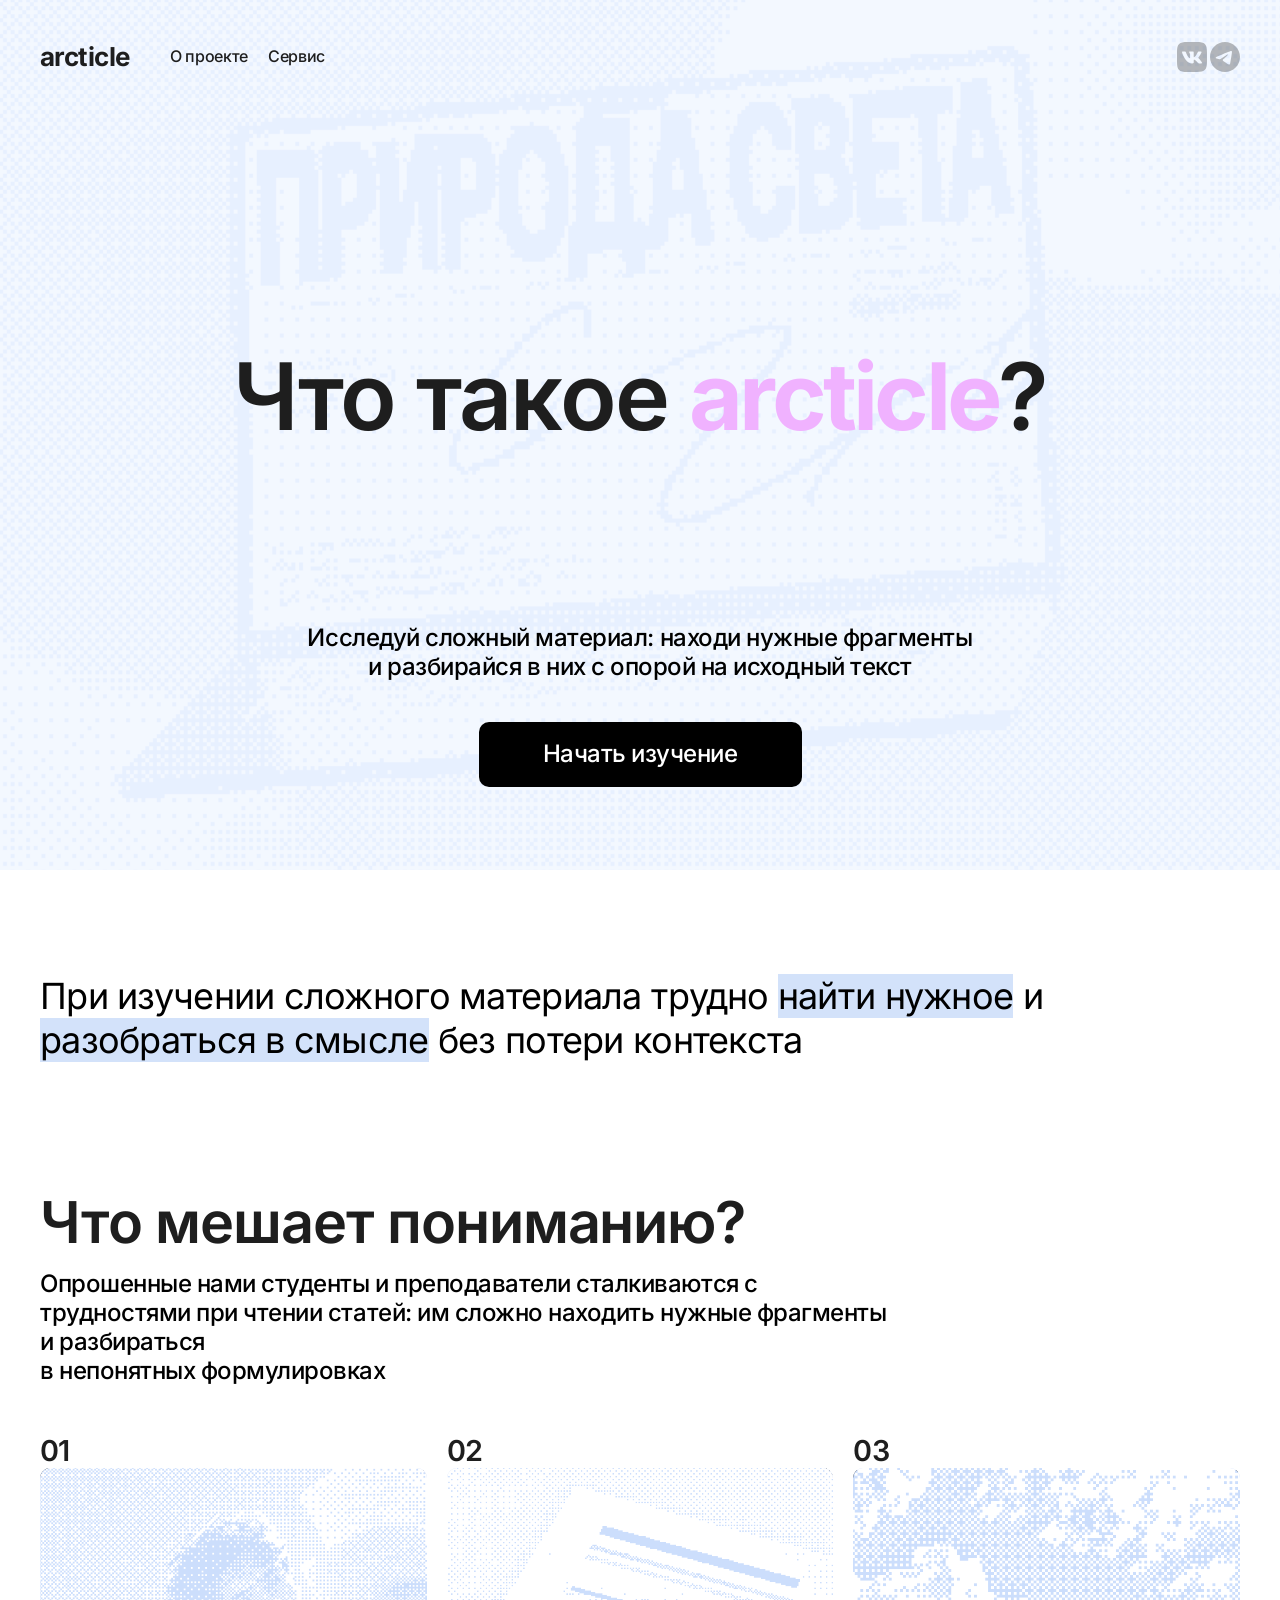
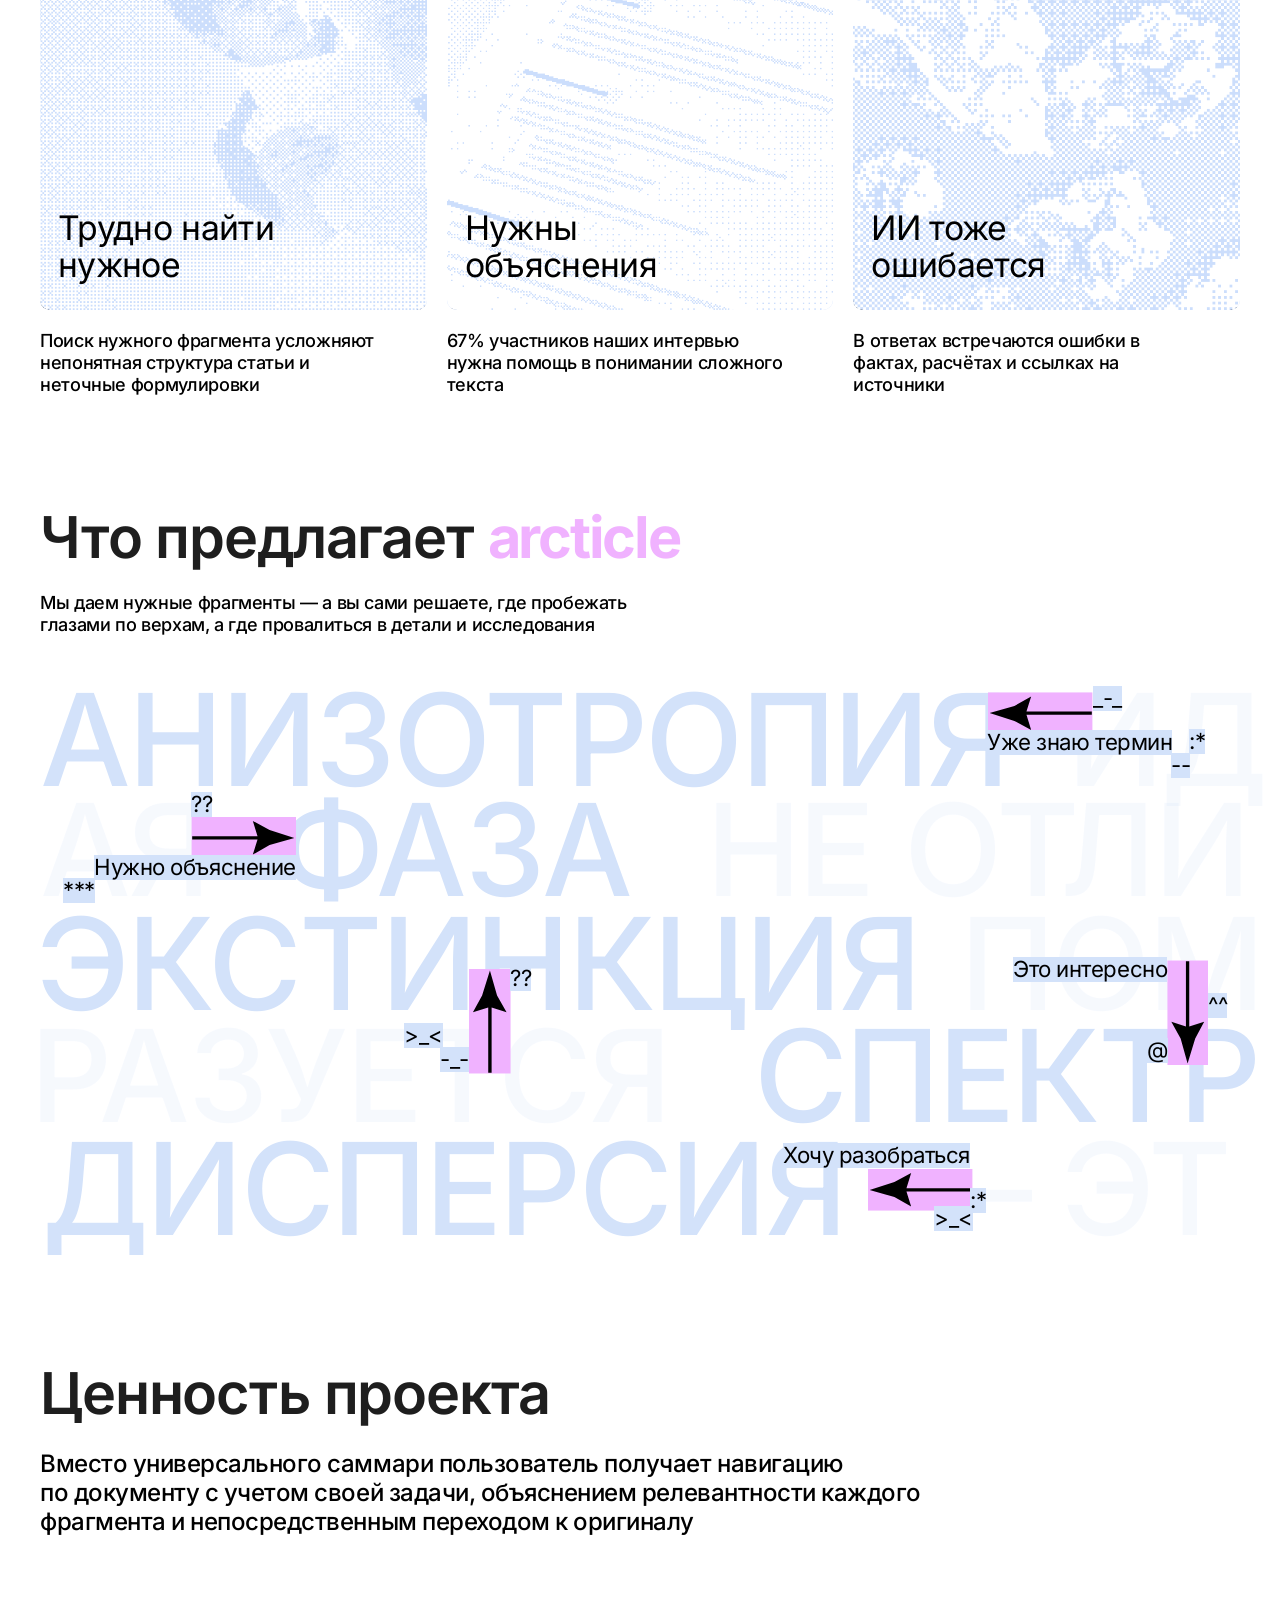
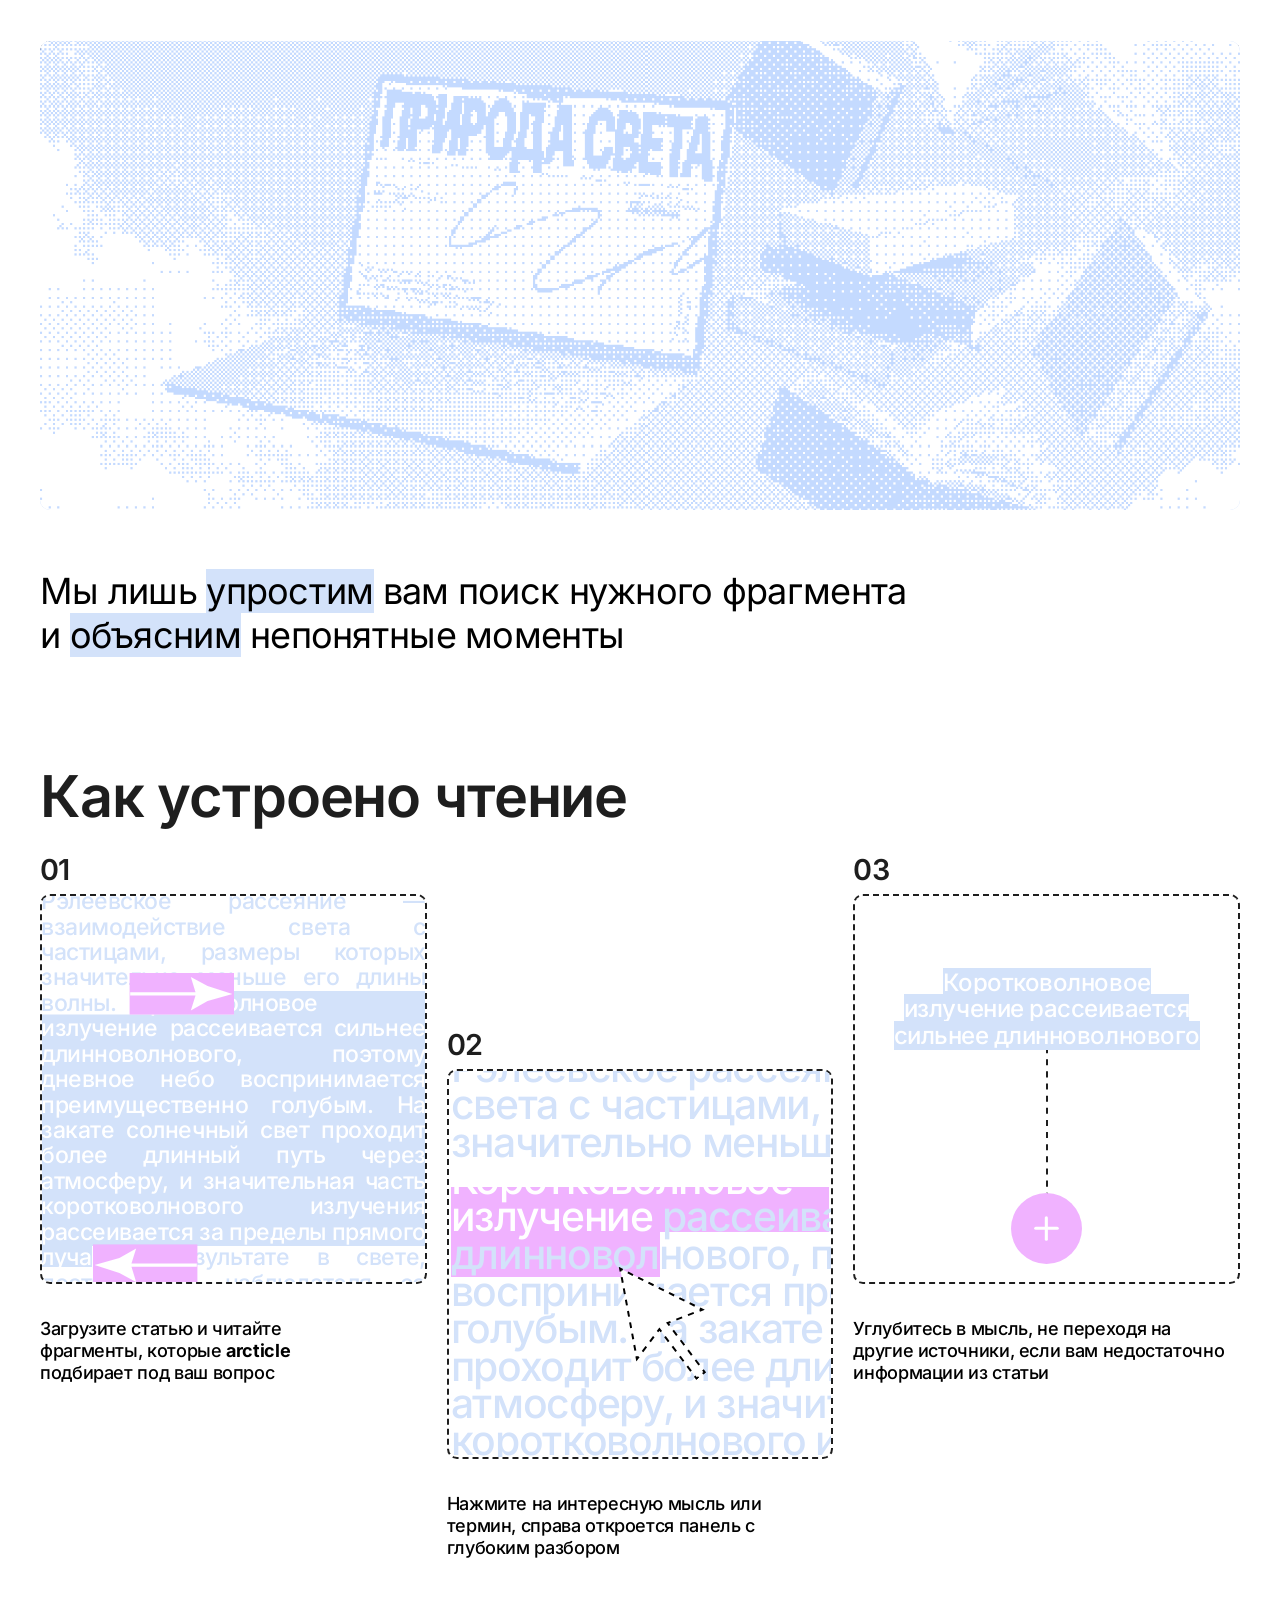
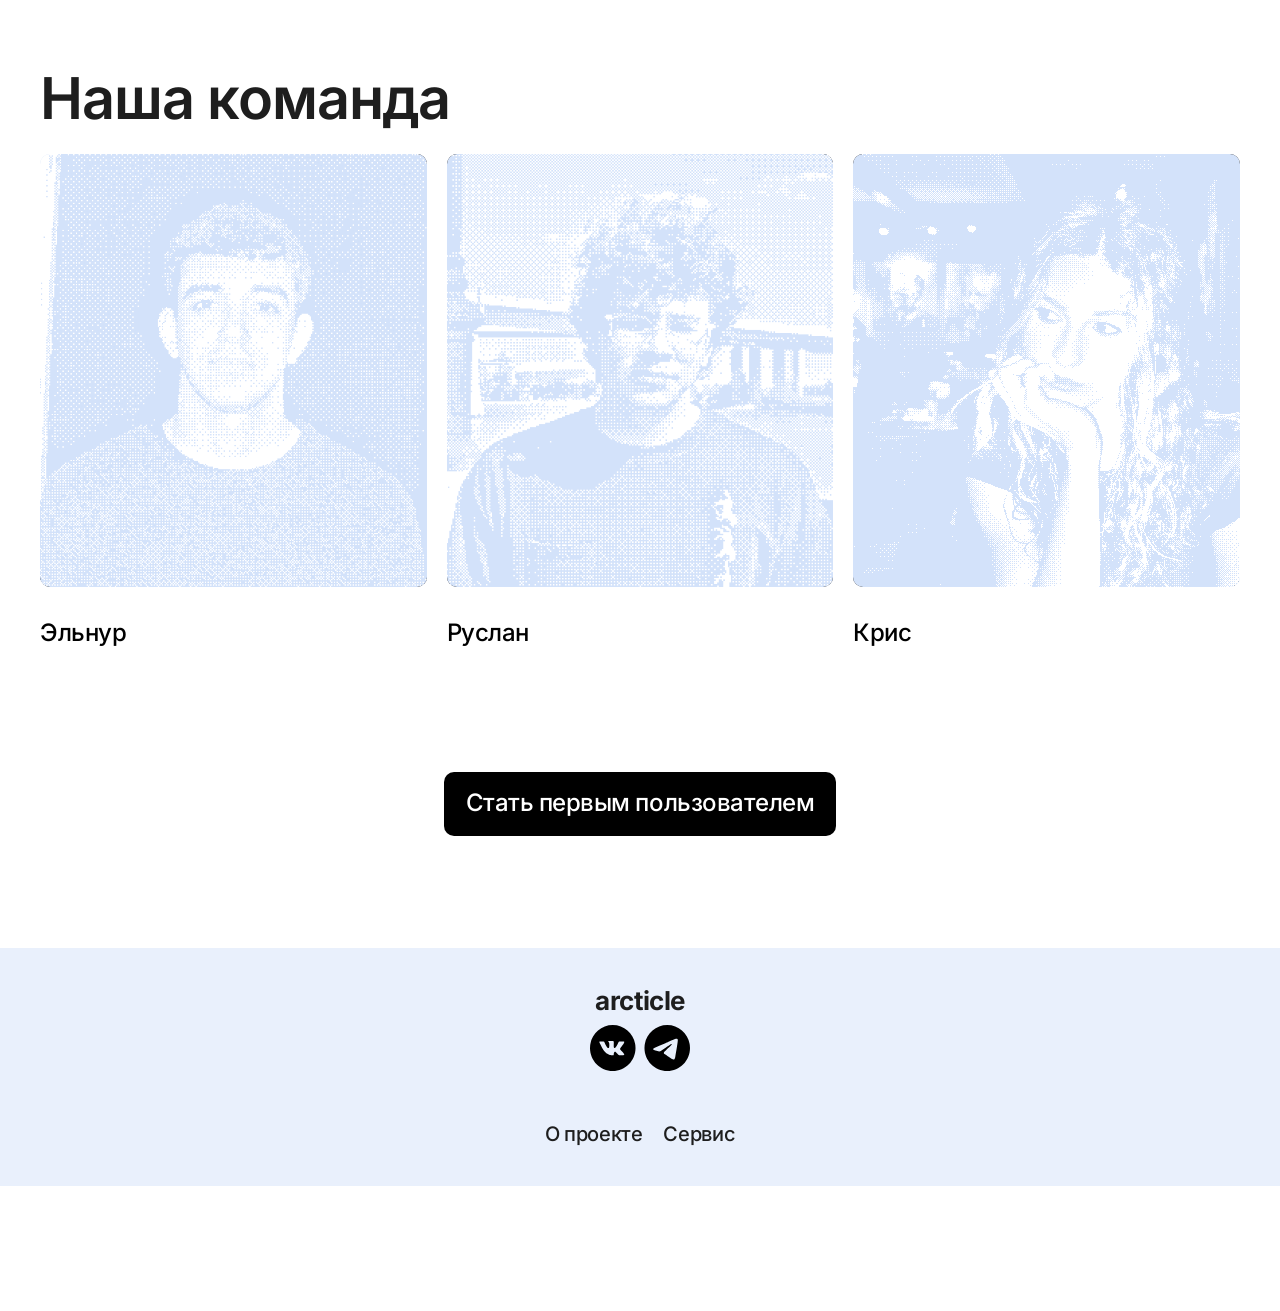
==== index.html @ 46aa0a3d "Add arcticle landing page and dinosaur runner game" ====
<!doctype html>
<html lang="ru">
<head>
  <meta charset="utf-8">
  <meta name="viewport" content="width=device-width, initial-scale=1">
  <meta name="description" content="arcticle помогает исследовать сложный материал: находить нужные фрагменты и разбираться в них с опорой на исходный текст.">
  <title>arcticle — о проекте</title>
  <link rel="preload" href="assets/fonts/Inter.ttf" as="font" type="font/ttf" crossorigin>
  <link rel="stylesheet" href="styles.css">
</head>
<body>
  <header class="site-header container">
    <a class="logo" href="index.html" aria-label="arcticle — главная">arcticle</a>
    <nav class="header-nav" aria-label="Основная навигация">
      <a href="index.html" aria-current="page">О проекте</a>
      <a href="service.html">Сервис</a>
    </nav>
    <!-- Адреса соцсетей можно добавить, обернув иконки в ссылки. -->
    <img class="header-social" src="assets/images/social-header.svg" alt="ВКонтакте и Telegram" width="63" height="30">
  </header>

  <main>
    <section class="hero" aria-labelledby="hero-title">
      <div class="hero-background" aria-hidden="true">
        <img src="assets/images/hero.png" alt="" width="1122" height="1402" fetchpriority="high">
      </div>
      <div class="hero-content container">
        <h1 id="hero-title">Что такое <span class="accent">arcticle</span>?</h1>
        <p>Исследуй сложный материал: находи нужные фрагменты и разбирайся в них с опорой на исходный текст</p>
        <a class="button" href="service.html">Начать изучение</a>
      </div>
    </section>

    <div class="container">
      <p class="statement intro">При изучении сложного материала трудно <mark>найти нужное</mark> и <mark>разобраться в смысле</mark> без потери контекста</p>

      <section class="problems" aria-labelledby="problems-title">
        <h2 id="problems-title">Что мешает пониманию?</h2>
        <p class="problems-intro">Опрошенные нами студенты и преподаватели сталкиваются с трудностями при чтении статей: им сложно находить нужные фрагменты и разбираться<br class="desktop-break"> в непонятных формулировках</p>
        <ol class="problem-grid">
          <li>
            <span class="step-number">01</span>
            <div class="problem-image problem-search">
              <img src="assets/images/problem-search.png" alt="" width="1024" height="1536" loading="lazy">
              <h3>Трудно найти<br>нужное</h3>
            </div>
            <p>Поиск нужного фрагмента усложняют непонятная структура статьи и неточные формулировки</p>
          </li>
          <li>
            <span class="step-number">02</span>
            <div class="problem-image problem-explanation">
              <img src="assets/images/problem-explanation.png" alt="" width="1536" height="1024" loading="lazy">
              <h3>Нужны<br>объяснения</h3>
            </div>
            <p>67% участников наших интервью нужна помощь в понимании сложного текста</p>
          </li>
          <li>
            <span class="step-number">03</span>
            <div class="problem-image problem-ai">
              <img src="assets/images/problem-ai.png" alt="" width="1672" height="941" loading="lazy">
              <h3>ИИ тоже<br>ошибается</h3>
            </div>
            <p>В ответах встречаются ошибки в фактах, расчётах и ссылках на источники</p>
          </li>
        </ol>
      </section>

      <section class="offering" aria-labelledby="offering-title">
        <h2 id="offering-title">Что предлагает <span class="accent">arcticle</span></h2>
        <p class="offering-intro">Мы даем нужные фрагменты — а вы сами решаете, где пробежать глазами по верхам, а где провалиться в детали и исследования</p>
        <!-- Декоративная композиция: координаты относятся только к этому блоку. -->
        <div class="terms" aria-hidden="true">
          <div class="terms-canvas">
            <span class="term term-anisotropy">анизотропия</span>
            <span class="term term-id faded">ид</span>
            <span class="term term-aya faded">ая</span>
            <span class="term term-phase">фаза</span>
            <span class="term term-not faded">не отли</span>
            <span class="term term-extinction">экстинкция</span>
            <span class="term term-pom faded">пом</span>
            <span class="term term-formed faded">разуется</span>
            <span class="term term-spectrum">спектр</span>
            <span class="term term-dispersion">дисперсия</span>
            <span class="term term-this faded">— эт</span>
            <span class="term-arrow arrow-explain"><img src="assets/images/term-arrow-explain.svg" alt="" width="41.506" height="105.277"></span>
            <span class="term-arrow arrow-interest"><img src="assets/images/term-arrow-interest.svg" alt="" width="41.506" height="105.277"></span>
            <span class="term-arrow arrow-known"><img src="assets/images/term-arrow-known.svg" alt="" width="41.506" height="105.277"></span>
            <span class="term-arrow arrow-phase"><img src="assets/images/term-arrow-phase.svg" alt="" width="41.506" height="105.277"></span>
            <span class="term-arrow arrow-understand"><img src="assets/images/term-arrow-understand.svg" alt="" width="41.506" height="105.277"></span>
            <span class="annotation note-interest">Это интересно</span>
            <span class="annotation note-explain">Нужно объяснение</span>
            <span class="annotation note-known">Уже знаю термин</span>
            <span class="annotation note-face">-_-</span>
            <span class="annotation note-question-one">??</span>
            <span class="annotation note-question-two">??</span>
            <span class="annotation note-at">@</span>
            <span class="annotation note-squint-one">&gt;_&lt;</span>
            <span class="annotation note-dash">--</span>
            <span class="annotation note-stars">***</span>
            <span class="annotation note-underscore">_-_</span>
            <span class="annotation note-understand">Хочу разобраться</span>
            <span class="annotation note-squint-two">&gt;_&lt;</span>
            <span class="annotation note-kiss-one">:*</span>
            <span class="annotation note-kiss-two">:*</span>
            <span class="annotation note-smile">^^</span>
          </div>
        </div>
      </section>

      <section class="value" aria-labelledby="value-title">
        <h2 id="value-title">Ценность проекта</h2>
        <p class="value-intro">Вместо универсального саммари пользователь получает навигацию<br class="desktop-break"> по документу с учетом своей задачи, объяснением релевантности каждого фрагмента и непосредственным переходом к оригиналу</p>
        <div class="value-image tinted">
          <img src="assets/images/value.png" alt="Ноутбук с научным материалом на экране и книги на столе" width="1672" height="941" loading="lazy">
        </div>
        <p class="statement value-statement">Мы лишь <mark>упростим</mark> вам поиск нужного фрагмента<br class="desktop-break"> и <mark>объясним</mark> непонятные моменты</p>
      </section>

      <section class="reading" aria-labelledby="reading-title">
        <h2 id="reading-title">Как устроено чтение</h2>
        <ol class="reading-grid">
          <li>
            <span class="step-number">01</span>
            <div class="reading-card reading-overview" aria-hidden="true">
              <img class="reading-highlight" src="assets/images/reading-highlight.svg" alt="" width="391" height="255">
              <span class="overview-tail"></span>
              <div class="overview-mask">
                <p class="sample-text">Рэлеевское рассеяние — взаимодействие света с частицами, размеры которых значительно меньше его длины волны. <span>Коротковолновое<br>излучение рассеивается сильнее длинноволнового, поэтому дневное небо воспринимается преимущественно голубым. На закате солнечный свет проходит более длинный путь через атмосферу, и значительная часть коротковолнового излучения рассеивается за пределы прямого луча.</span> В результате в свете, достигающем наблюдателя со стороны Солнца, преобладают красные и оранжевые оттенки.</p>
              </div>
              <span class="reading-arrow reading-arrow-start"><img src="assets/images/reading-arrow-start.svg" alt="" width="41.506" height="105.277"></span>
              <span class="reading-arrow reading-arrow-end"><img src="assets/images/reading-arrow-end.svg" alt="" width="41.506" height="105.277"></span>
            </div>
            <p>Загрузите статью и читайте фрагменты, которые <strong>arcticle</strong> подбирает под ваш вопрос</p>
          </li>
          <li class="reading-second">
            <span class="step-number">02</span>
            <div class="reading-card reading-detail" aria-hidden="true">
              <span class="detail-highlight detail-highlight-first"></span>
              <span class="detail-highlight detail-highlight-second"></span>
              <div class="detail-mask">
                <p class="sample-text">Рэлеевское рассеяние — взаимодействие света с частицами, размеры которых значительно меньше его длины волны. <span>Коротковолновое<br>излучение</span> рассеивается сильнее длинноволнового, поэтому дневное небо воспринимается преимущественно голубым. На закате солнечный свет проходит более длинный путь через атмосферу, и значительная часть коротковолнового излучения рассеивается за пределы прямого луча. В результате в свете, достигающем наблюдателя со стороны Солнца, преобладают красные и оранжевые оттенки.</p>
              </div>
              <img class="reading-pointer" src="assets/images/reading-pointer.svg" alt="" width="86.0932" height="136.927">
            </div>
            <p>Нажмите на интересную мысль или термин, справа откроется панель с глубоким разбором</p>
          </li>
          <li>
            <span class="step-number">03</span>
            <div class="reading-card reading-deeper" aria-hidden="true">
              <p><span>Коротковолновое</span><br><span>излучение рассеивается</span><br><span>сильнее длинноволнового</span></p>
              <img class="reading-line" src="assets/images/reading-line.svg" alt="" width="2" height="182">
              <img class="reading-plus" src="assets/images/reading-plus.svg" alt="" width="71" height="71">
            </div>
            <p>Углубитесь в мысль, не переходя на другие источники, если вам недостаточно информации из статьи</p>
          </li>
        </ol>
      </section>

      <section class="team" aria-labelledby="team-title">
        <h2 id="team-title">Наша команда</h2>
        <div class="team-grid">
          <figure>
            <div class="team-photo team-elnur tinted"><img src="assets/images/elnur.png" alt="Эльнур" width="640" height="640" loading="lazy"></div>
            <figcaption>Эльнур</figcaption>
          </figure>
          <figure>
            <div class="team-photo team-ruslan tinted"><img src="assets/images/ruslan.png" alt="Руслан" width="640" height="640" loading="lazy"></div>
            <figcaption>Руслан</figcaption>
          </figure>
          <figure>
            <div class="team-photo team-chris tinted"><img src="assets/images/chris.png" alt="Крис" width="1280" height="960" loading="lazy"></div>
            <figcaption>Крис</figcaption>
          </figure>
        </div>
        <div class="signup"><a class="button" href="service.html">Стать первым пользователем</a></div>
      </section>
    </div>
  </main>

  <footer class="site-footer">
    <a class="logo" href="index.html">arcticle</a>
    <img src="assets/images/social-footer.svg" alt="ВКонтакте и Telegram" width="100.663" height="45.8333" loading="lazy">
    <nav aria-label="Навигация в подвале">
      <a href="index.html" aria-current="page">О проекте</a>
      <a href="service.html">Сервис</a>
    </nav>
  </footer>
</body>
</html>
---- styles.css ----
/* Общие стили */
@font-face {
  font-family: Inter;
  src: url("assets/fonts/Inter.ttf") format("truetype");
  font-style: normal;
  font-weight: 100 900;
  font-display: swap;
}

:root {
  --ink: #1e1e1e;
  --blue: #d3e2fa;
  --pink: #f0b2ff;
}

* { box-sizing: border-box; }
body {
  margin: 0;
  padding-bottom: 125px;
  background: #fff;
  color: var(--ink);
  font-family: Inter, Arial, sans-serif;
  font-size: 18px;
  font-weight: 500;
  font-optical-sizing: none;
  letter-spacing: -0.02em;
}
h1, h2, h3, p, figure { margin: 0; }
ol { margin: 0; padding: 0; list-style: none; }
img { display: block; }
a { color: inherit; text-decoration: none; }
button, input { font: inherit; letter-spacing: inherit; }
a:focus-visible, input:focus-visible, button:focus-visible {
  outline: 2px solid var(--ink);
  outline-offset: 5px;
}
.container { width: min(1212px, calc(100% - 80px)); margin-inline: auto; }
.accent { color: var(--pink); font-weight: 700; letter-spacing: -0.04em; }
h1 { font-size: 110px; font-weight: 600; line-height: 1.21; }
h2 { font-size: 68px; font-weight: 600; line-height: 1.21; }
h1, h2, h3, .logo, .button, .statement, .step-number, .term, .annotation,
figcaption, .hero-content > p, .problems-intro, .value-intro, .reading-deeper > p {
  letter-spacing: -0.02em;
}
mark { background: var(--blue); color: inherit; }
.button {
  display: inline-flex;
  align-items: center;
  justify-content: center;
  min-height: 65px;
  padding: 16px 22px;
  border-radius: 10px;
  background: #000;
  color: #fff;
  font-size: 24px;
  line-height: 1.2;
  text-align: center;
}
.button:hover { background: #292929; }
.statement { max-width: 1174px; font-size: 43.392px; font-weight: 400; line-height: 1.22; }
.step-number { display: block; font-size: 28.8px; font-weight: 600; line-height: 35px; }
.tinted { position: relative; isolation: isolate; overflow: hidden; border-radius: 10px; }
.tinted::after {
  position: absolute;
  z-index: 1;
  inset: 0;
  background: var(--blue);
  mix-blend-mode: screen;
  pointer-events: none;
  content: "";
}

/* Шапка и первый экран */
.site-header {
  position: absolute;
  z-index: 3;
  top: 41px;
  left: 0;
  right: 0;
  display: flex;
  align-items: center;
  gap: 40px;
  min-height: 31px;
}
.logo { font-size: 26px; font-weight: 700; line-height: 31px; }
.header-nav { display: flex; gap: 20px; font-size: 16px; line-height: 1.2; letter-spacing: -0.02em; }
.header-nav a:hover, .site-footer nav a:hover { text-decoration: underline; text-underline-offset: 4px; }
.header-social { margin-left: auto; }
.hero { position: relative; height: 990px; overflow: hidden; }
.hero-background { position: absolute; inset: 0; isolation: isolate; overflow: hidden; }
.hero-background img { position: absolute; left: -9.34%; top: -56.71%; width: 112.32%; height: 214.47%; opacity: 0.5; }
.hero-background::after { position: absolute; inset: 0; background: #e7f0ff; mix-blend-mode: screen; content: ""; }
.hero-content { position: relative; display: flex; height: 100%; flex-direction: column; align-items: center; padding-top: 400px; text-align: center; }
.hero h1 { white-space: nowrap; }
.hero-content > p { max-width: 669px; margin-top: 204px; font-size: 24px; line-height: 29px; color: #000; }
.hero .button { min-width: 323px; margin-top: 41px; }

/* Проблема и три карточки */
.intro { margin-top: 105px; color: #000; }
.problems { margin-top: 134px; }
.problems h2 { line-height: 0.9; }
.problems-intro { max-width: 896px; margin-top: 20px; font-size: 24px; line-height: 29px; color: #000; }
.problem-grid, .reading-grid, .team-grid { display: grid; grid-template-columns: repeat(3, minmax(0, 1fr)); gap: 20px; }
.problem-grid { margin-top: 48px; }
.problem-image { position: relative; isolation: isolate; overflow: hidden; height: 448px; border-radius: 10px; }
.problem-image > img { position: absolute; max-width: none; }
.problem-image::after { position: absolute; z-index: 1; inset: 0; background: #ccdefc; mix-blend-mode: screen; content: ""; }
.problem-search > img { width: 118.55%; height: 155.2%; left: -18.45%; top: -0.05%; }
.problem-explanation > img { width: 286.3%; height: 166.02%; left: -151.03%; top: -10.16%; }
.problem-ai > img { width: 306.88%; height: 151.12%; left: -193.45%; top: -31.03%; }
.problem-image h3 { position: absolute; z-index: 2; left: 30px; right: 16px; bottom: 26px; color: #000; font-size: 43.392px; font-weight: 400; line-height: 1.1; }
.problem-search h3 { left: 20px; }
.problem-grid li > p { max-width: 346px; margin-top: 20px; line-height: 22px; color: #000; }

/* Предложение и декоративная композиция с терминами */
.offering { margin-top: 107px; }
.offering-intro { max-width: 594px; margin-top: 20px; line-height: 22px; color: #000; }
.terms { position: relative; height: 591px; margin-top: 33px; }
.terms-canvas { position: relative; width: 1212px; height: 591px; }
.term { position: absolute; font-size: 128px; line-height: 1.106; font-weight: 500; color: var(--blue); text-transform: uppercase; white-space: nowrap; }
.faded { opacity: 0.2; }
.term-anisotropy { left: 0; top: 0; }
.term-id { left: 1027px; top: 0; }
.term-aya { left: 0; top: 110px; }
.term-phase { left: 238px; top: 110px; }
.term-not { left: 666px; top: 110px; }
.term-extinction { left: -4px; top: 224px; }
.term-pom { left: 920px; top: 224px; }
.term-formed { left: -10px; top: 336px; }
.term-spectrum { left: 714px; top: 336px; }
.term-dispersion { left: 2px; top: 449px; }
.term-this { left: 864px; top: 449px; }
.term-arrow { position: absolute; z-index: 2; width: 105.277px; height: 41.506px; }
.term-arrow img { position: absolute; left: 50%; top: 50%; transform: translate(-50%, -50%); }
.arrow-explain { left: 151px; top: 148px; }
.arrow-explain img { transform: translate(-50%, -50%) rotate(-90deg); }
.arrow-interest { left: 1127px; top: 291px; width: 41.506px; height: 105.277px; }
.arrow-known { left: 947px; top: 23px; }
.arrow-known img { transform: translate(-50%, -50%) rotate(90deg); }
.arrow-phase { left: 429px; top: 299px; width: 41.506px; height: 105.277px; }
.arrow-phase img { transform: translate(-50%, -50%) rotate(180deg); }
.arrow-understand { left: 827px; top: 500px; }
.arrow-understand img { transform: translate(-50%, -50%) rotate(-90deg) scaleY(-1); }
.annotation { position: absolute; z-index: 3; color: #000; background: var(--blue); font-size: 22.224px; font-weight: 400; line-height: 1.106; white-space: nowrap; }
.note-interest { left: 973px; top: 288px; }
.note-explain { left: 54px; top: 186px; }
.note-known { left: 947px; top: 61px; }
.note-face { left: 400px; top: 378px; }
.note-question-one { left: 151px; top: 123px; }
.note-question-two { left: 470px; top: 297px; }
.note-at { left: 1107px; top: 369px; }
.note-squint-one { left: 364px; top: 354px; }
.note-dash { left: 1131px; top: 84px; }
.note-stars { left: 23px; top: 209px; }
.note-underscore { left: 1053px; top: 17px; }
.note-understand { left: 743px; top: 474px; }
.note-squint-two { left: 894px; top: 537px; }
.note-kiss-one { left: 930px; top: 519px; }
.note-kiss-two { left: 1149px; top: 60px; }
.note-smile { left: 1168px; top: 324px; }

/* Ценность проекта */
.value { margin-top: 105px; }
.value-intro { max-width: 953px; margin-top: 20px; font-size: 24px; line-height: 29px; color: #000; }
.value-image { height: 468.546px; margin-top: 105px; }
.value-image > img { position: absolute; width: 100%; height: 145.58%; left: 0; top: -23%; }
.value-image::after { background: #c4daff; }
.value-statement { margin-top: 60px; color: #000; }

/* Три шага чтения. Сама иллюстрация не является интерфейсом сервиса. */
.reading { margin-top: 105px; }
.reading-grid { margin-top: 20px; }
.reading-second { padding-top: 175px; }
.reading-card { position: relative; height: 439px; margin-top: 7px; overflow: hidden; border: 2px dashed var(--ink); border-radius: 10px; }
.reading-grid li > p { max-width: 372px; margin-top: 34px; line-height: 22px; color: #000; }
.reading-grid li:first-child > p, .reading-second > p { max-width: 347px; }
.sample-text { position: absolute; color: var(--blue); font-weight: 500; }
.sample-text > span { color: #fff; }
.reading-highlight { position: absolute; top: 95px; left: -2px; }
.overview-tail { position: absolute; left: -2px; top: 350px; width: 52px; height: 21px; background: var(--blue); }
.overview-mask, .detail-mask { position: absolute; inset: -2px; mask-repeat: no-repeat; mask-size: 100% 100%; }
.overview-mask { mask-image: url("assets/images/reading-mask-overview.png"); }
.overview-mask .sample-text { width: calc(100% - 2px); left: 1px; top: -5px; font-size: 23px; letter-spacing: -0.02em; line-height: 1.106; text-align: justify; }
.reading-arrow { position: absolute; z-index: 2; width: 105.277px; height: 41.506px; }
.reading-arrow img { position: absolute; left: 50%; top: 50%; }
.reading-arrow-start { left: 87px; top: 77px; }
.reading-arrow-start img { transform: translate(-50%, -50%) rotate(-90deg); }
.reading-arrow-end { left: 50px; top: 348px; }
.reading-arrow-end img { transform: translate(-50%, -50%) rotate(90deg); }
.detail-highlight { position: absolute; left: 2px; height: 45px; background: var(--pink); }
.detail-highlight-first { top: 116px; width: calc(100% - 4px); }
.detail-highlight-second { top: 161px; width: 209px; }
.detail-mask { mask-image: url("assets/images/reading-mask-detail.png"); }
.detail-mask .sample-text { left: 4px; top: -20px; width: 857.408px; font-size: 40.86px; letter-spacing: -1.34px; line-height: 0.9139; }
.reading-pointer { position: absolute; left: 168px; top: 182px; transform: rotate(-37.04deg); }
.reading-deeper > p { position: absolute; z-index: 1; top: 74px; left: 0; width: 100%; color: #fff; font-size: 29.091px; line-height: 1.1; text-align: center; }
.reading-deeper > p span { background: var(--blue); }
.reading-line { position: absolute; left: calc(50% - 1px); top: 142px; }
.reading-plus { position: absolute; left: calc(50% - 35.5px); top: 297px; }

/* Команда и подвал */
.team { margin-top: 105px; }
.team-grid { margin-top: 20px; }
.team-photo { height: 439px; }
.team-photo > img { position: absolute; max-width: none; }
.team-elnur > img { left: -6.63%; top: 0; width: 111.22%; height: 100%; }
.team-ruslan > img { left: -23.72%; top: -12.53%; width: 126.02%; height: 112.53%; }
.team-chris > img { left: -17.01%; top: -4.1%; width: 165.65%; height: 110.93%; }
figcaption { margin-top: 31px; font-size: 24px; line-height: 29px; color: #000; }
.signup { margin-top: 125px; text-align: center; }
.signup .button { min-width: 391px; min-height: 64px; }
.site-footer { display: flex; align-items: center; flex-direction: column; height: 238px; margin-top: 112px; padding-top: 37px; background: #e9f0fc; }
.site-footer > img { margin-top: 9px; }
.site-footer nav { display: flex; gap: 21px; margin-top: 51px; font-size: 20px; line-height: 24px; }

/* Страница «В разработке» */
.service-page { min-height: 990px; padding-bottom: 113px; }
.service-main { padding-top: 164px; text-align: center; }
.service-main h1 { font-weight: 700; letter-spacing: -0.04em; white-space: nowrap; }
.service-intro { max-width: 878px; margin: 18px auto 0; font-size: 24px; font-weight: 600; line-height: 29px; letter-spacing: -0.03em; }
.service-art { position: relative; width: min(1046px, 100%); height: 298px; margin: 58px auto 0; overflow: hidden; border-radius: 12px; }
.service-image { position: absolute; inset: 0; border-radius: 11.825px; }
.service-image > img { position: absolute; width: 100.03%; height: 233.91%; left: -0.01%; top: -57.24%; }
.service-image::after { background: #e7f0ff; }
.runner-game { cursor: pointer; touch-action: manipulation; }
.runner-game:focus-visible { outline: 2px solid var(--ink); outline-offset: 5px; }
.runner-canvas { position: absolute; inset: 0; display: block; width: 100%; height: 100%; }
.runner-hud { position: absolute; top: 20px; left: 24px; right: 24px; display: grid; grid-template-columns: auto 1fr; align-items: center; gap: 8px 16px; pointer-events: none; }
.runner-hud button { pointer-events: auto; }
.runner-score { grid-column: 2; grid-row: 1; justify-self: end; font-size: 14px; line-height: 1.3; font-variant-numeric: tabular-nums; }
.runner-best { margin-left: 24px; color: #626b7b; }
.runner-pause { padding: 6px 10px; border: 0; border-radius: 6px; background: rgb(255 255 255 / 80%); color: var(--ink); font-size: 13px; cursor: pointer; }
.runner-overlay { position: absolute; inset: 0; display: flex; flex-direction: column; align-items: center; justify-content: center; gap: 14px; padding: 56px 20px 64px; cursor: default; }
.runner-overlay[hidden], .runner-pause[hidden] { display: none; }
.runner-title { font-size: 22px; font-weight: 600; line-height: 1.2; }
.runner-start { padding: 12px 20px; border: 0; border-radius: 8px; background: var(--ink); color: #fff; font-size: 16px; cursor: pointer; }
.runner-start:hover { background: #383838; }
.runner-controls { display: none; justify-content: center; gap: 12px; margin-top: 16px; }
.runner-controls button { min-height: 44px; padding: 10px 18px; border: 1px solid var(--blue); border-radius: 8px; background: #f4f7ff; color: var(--ink); font-size: 14px; cursor: pointer; touch-action: none; user-select: none; -webkit-user-select: none; -webkit-touch-callout: none; }
.runner-controls button:active, .runner-duck[aria-pressed="true"] { background: var(--pink); border-color: var(--pink); }
.runner-game[data-night="true"] .runner-score, .runner-game[data-night="true"] .runner-title { color: #f4f7ff; }
.runner-game[data-night="true"] .runner-best { color: #ccdefc; }
.runner-game[data-night="true"] .runner-pause { background: #3a4057; color: #fff; }
.runner-game[data-night="true"] .runner-start { background: var(--pink); color: var(--ink); }
.runner-no-script { position: absolute; inset: 0; display: grid; place-items: center; background: #e7f0ff; }
.email-form { position: relative; display: flex; justify-content: center; align-items: center; gap: 4px; width: 347px; margin: 59px auto 0; }
.email-form::before { position: absolute; z-index: -1; inset: 0 59px 0 0; border-radius: 10px; background: #f7f7f7; filter: blur(22.65px); content: ""; }
.email-form input { width: 288px; min-width: 0; height: 55px; padding: 16px; border: 1px solid rgb(0 0 0 / 2%); border-radius: 10px; background: #f7f7f7; color: var(--ink); font-size: 18px; letter-spacing: -0.03em; }
.email-form input::placeholder { color: #b2b2b2; opacity: 1; }
.email-button-wrap { position: relative; flex: 0 0 55px; height: 55px; }
.email-glow { position: absolute; inset: 0; filter: blur(22.65px); }
.email-button { position: relative; display: block; padding: 0; border: 0; background: transparent; border-radius: 10px; }
.email-button:disabled { opacity: 1; cursor: not-allowed; }
.visually-hidden { position: absolute; width: 1px; height: 1px; padding: 0; margin: -1px; overflow: hidden; clip-path: inset(50%); white-space: nowrap; border: 0; }

/* Планшет */
@media (max-width: 1291px) {
  h1 { font-size: clamp(60px, 7.27vw, 94px); }
  h2 { font-size: clamp(42px, 4.5vw, 60px); }
  .hero-content { padding-top: 340px; }
  .hero-content > p { margin-top: 170px; }
  .hero { height: 870px; }
  .statement { font-size: 36px; }
  .problem-image { height: auto; aspect-ratio: 392 / 448; }
  .problem-image h3 { font-size: clamp(26px, 2.64vw, 34px); left: 18px; }
  .problems-intro { max-width: 850px; }
  .terms { container-type: inline-size; height: auto; aspect-ratio: 1212 / 591; }
  .terms-canvas { position: absolute; transform: scale(calc(100cqw / 1212px)); transform-origin: top left; }
  .reading-card { height: 390px; }
  .reading-deeper > p { font-size: clamp(16px, 2.25vw, 24px); }
  .team-photo { height: auto; aspect-ratio: 392 / 439; }
  .service-main { padding-top: 160px; }
}

/* Телефон */
@media (max-width: 760px) {
  body { padding-bottom: 0; font-size: 16px; }
  .container { width: calc(100% - 40px); }
  h1 { font-size: clamp(37px, 8.5vw, 62px); line-height: 1.15; }
  h2 { font-size: clamp(32px, 7.5vw, 46px); line-height: 1.1; }
  .site-header { top: 24px; flex-wrap: wrap; gap: 14px 20px; }
  .logo { font-size: 24px; line-height: 29px; }
  .header-nav { order: 3; width: 100%; font-size: 14px; gap: 20px; }
  .hero { height: 680px; }
  .hero-background img { width: 180%; left: -40%; height: 180%; top: -30%; object-fit: cover; }
  .hero-content { padding-top: 255px; }
  .hero h1 { white-space: normal; }
  .hero-content > p { max-width: 440px; margin-top: 115px; font-size: 18px; line-height: 1.3; }
  .hero .button { min-width: 0; width: min(323px, 100%); margin-top: 28px; }
  .button { min-height: 56px; font-size: 18px; padding: 15px 18px; }
  .statement { font-size: 27px; line-height: 1.22; }
  .intro { margin-top: 64px; }
  .problems, .offering, .value, .reading, .team { margin-top: 72px; }
  .problems h2 { line-height: 1.1; }
  .problems-intro, .value-intro { margin-top: 20px; font-size: 18px; line-height: 1.3; }
  .desktop-break { display: none; }
  .problem-grid, .reading-grid, .team-grid { grid-template-columns: 1fr; gap: 40px; }
  .problem-grid { margin-top: 32px; }
  .step-number { font-size: 24px; line-height: 32px; }
  .problem-image { height: auto; aspect-ratio: 392 / 448; }
  .problem-image h3 { left: 20px; bottom: 24px; font-size: clamp(32px, 8.8vw, 43px); }
  .problem-grid li > p { max-width: 100%; margin-top: 16px; line-height: 1.35; }
  .offering-intro { margin-top: 20px; line-height: 1.35; }
  .terms { margin-top: 30px; }
  .value-image { height: auto; aspect-ratio: 1212 / 600; margin-top: 32px; }
  .value-statement { margin-top: 28px; }
  .reading-grid { margin-top: 28px; }
  .reading-second { padding-top: 0; }
  .reading-card { width: min(392px, 100%); height: 439px; margin-top: 7px; }
  .reading-grid li > p { max-width: 392px; margin-top: 20px; line-height: 1.35; }
  .reading-deeper > p { font-size: clamp(22px, 6.1vw, 29.091px); }
  .team-grid { gap: 32px; margin-top: 28px; }
  .team-photo { height: auto; aspect-ratio: 392 / 439; }
  figcaption { margin-top: 16px; font-size: 20px; line-height: 1.2; }
  .signup { margin-top: 56px; }
  .signup .button { min-width: 0; min-height: 56px; width: min(391px, 100%); }
  .site-footer { height: 238px; margin-top: 64px; }
  .site-footer nav { font-size: 16px; }
  .service-page { min-height: 100svh; padding-bottom: 70px; }
  .service-main { padding-top: 165px; }
  .service-main h1 { white-space: normal; font-size: clamp(42px, 10.5vw, 64px); }
  .service-intro { max-width: 480px; margin-top: 24px; font-size: 18px; line-height: 1.3; }
  .service-art { height: 240px; margin-top: 40px; }
  .runner-hud { top: 16px; left: 16px; right: 16px; gap: 8px; }
  .runner-score { font-size: 12px; }
  .runner-pause { padding: 6px 8px; font-size: 12px; }
  .runner-best { margin-left: 12px; }
  .runner-title { max-width: 240px; font-size: 20px; }
  .email-form { width: min(347px, 100%); margin-top: 40px; }
  .email-form input { flex: 1; }
}

@media (pointer: coarse), (max-width: 760px) {
  .runner-controls { display: flex; }
}
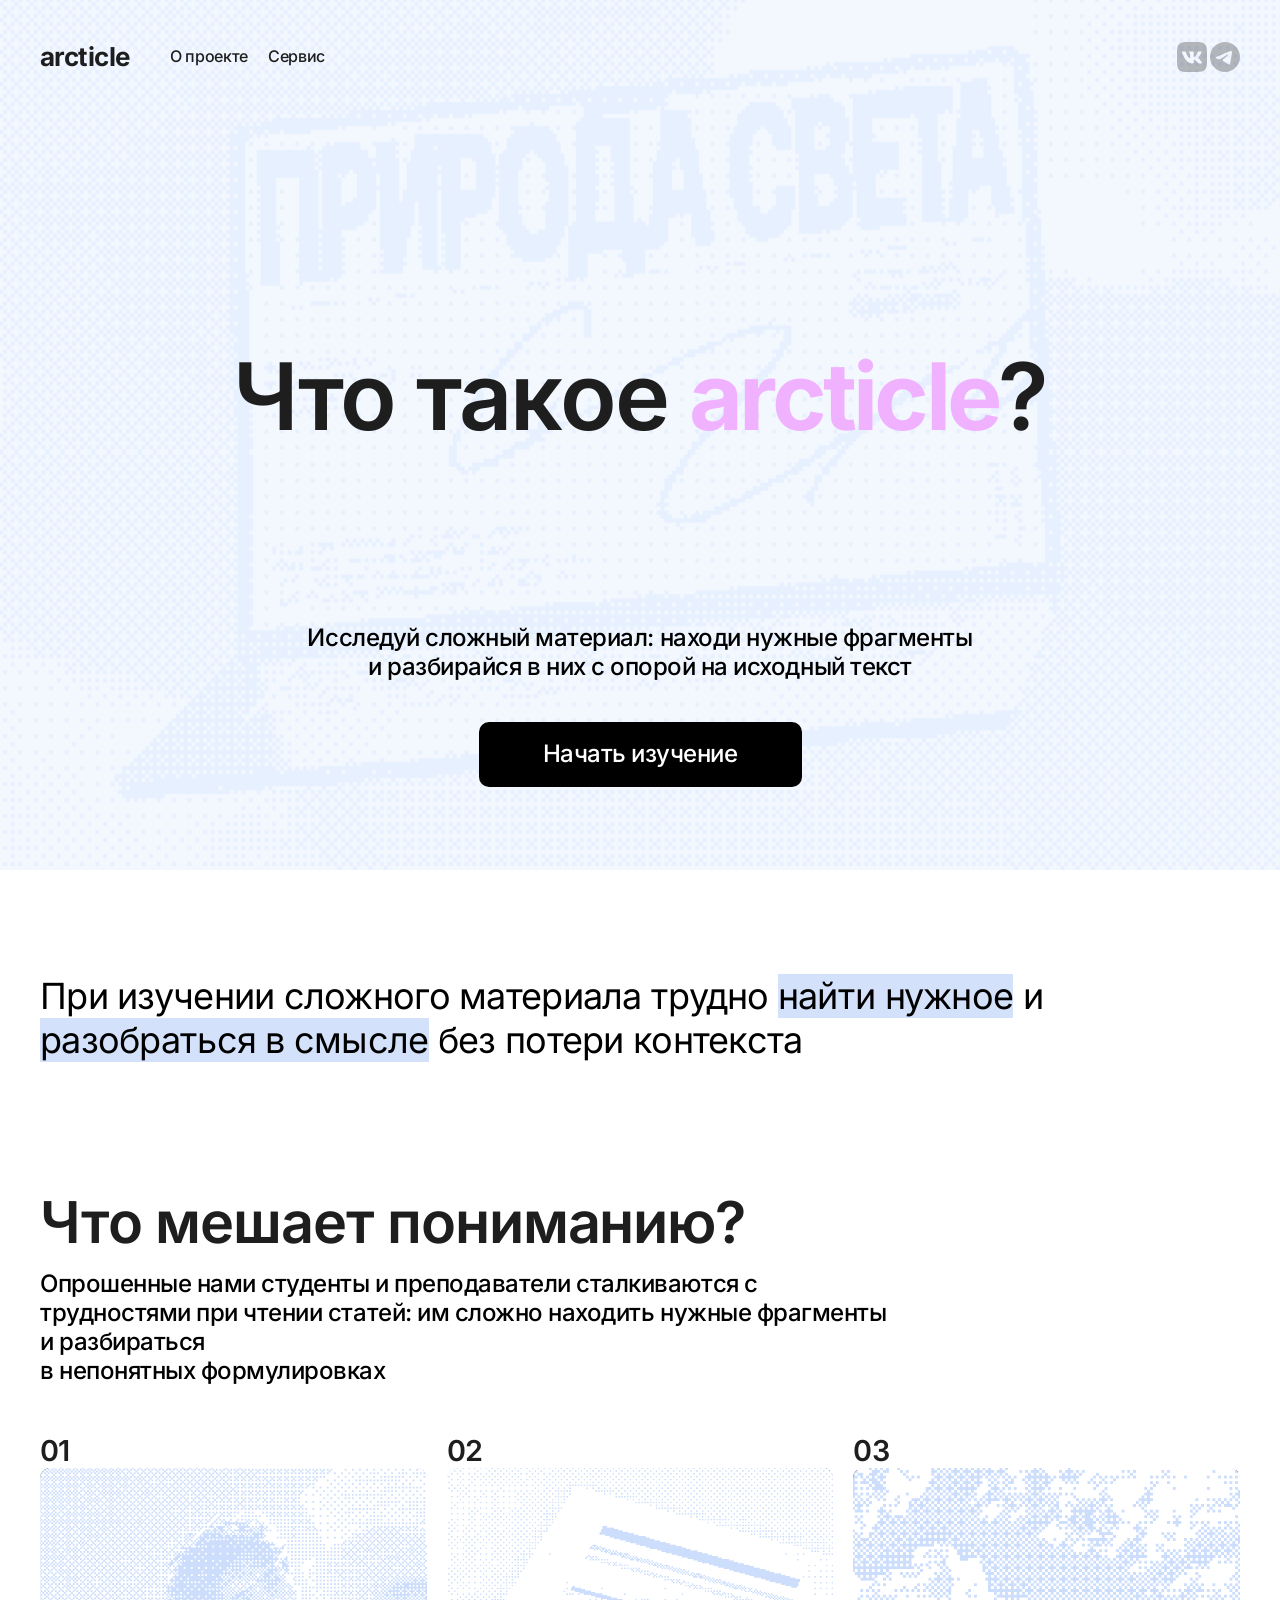
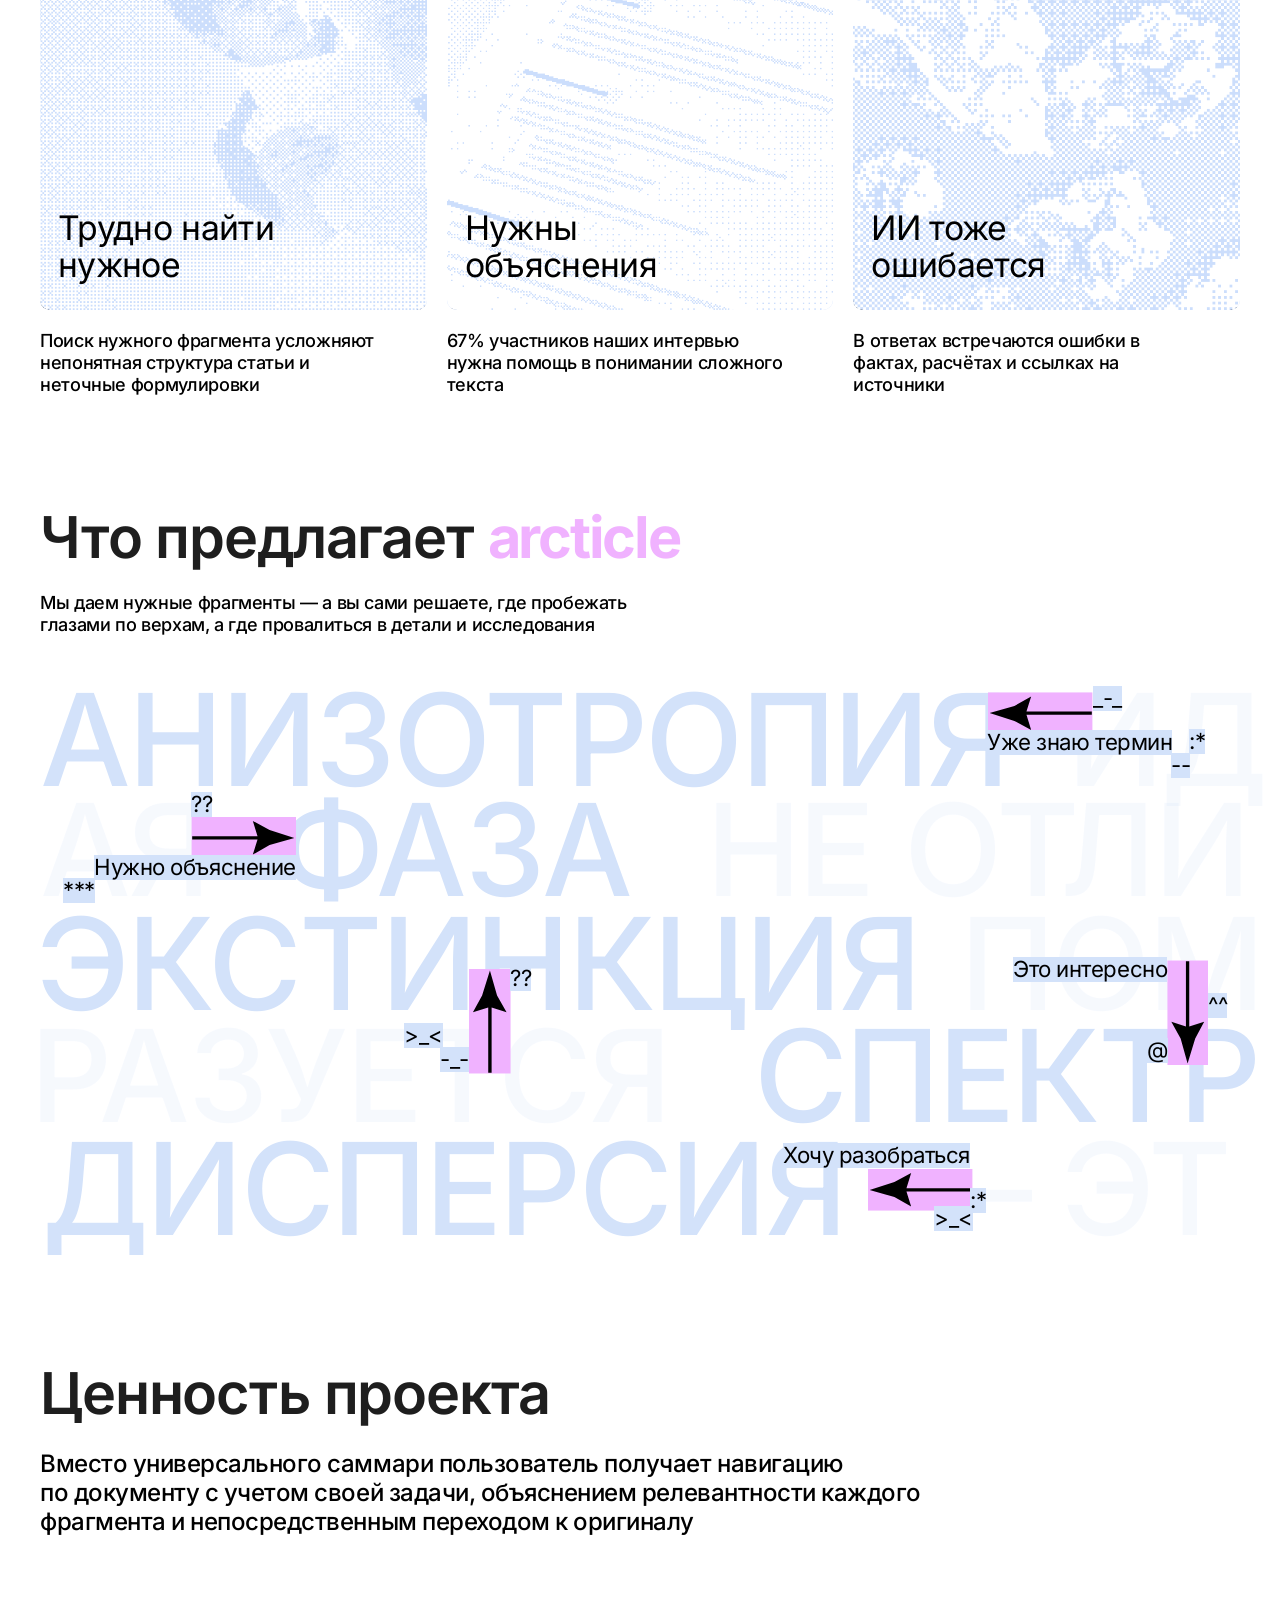
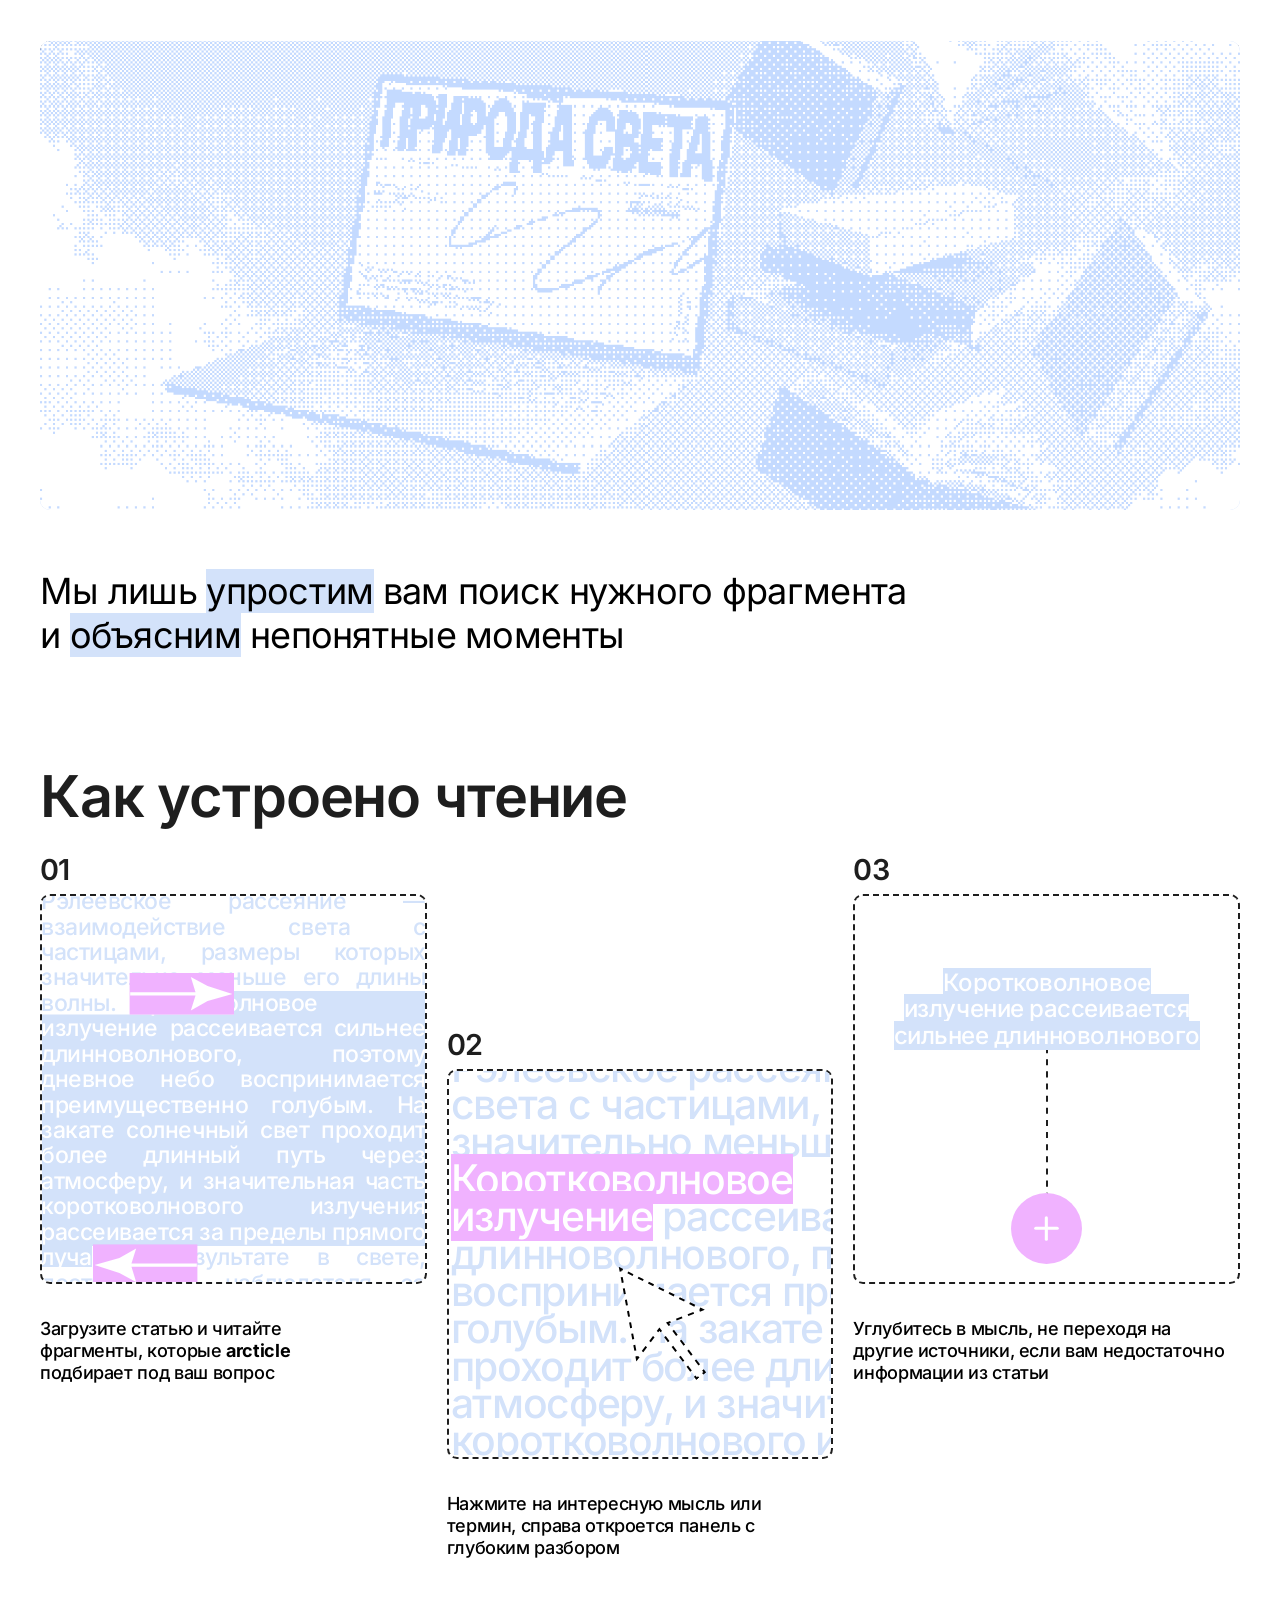
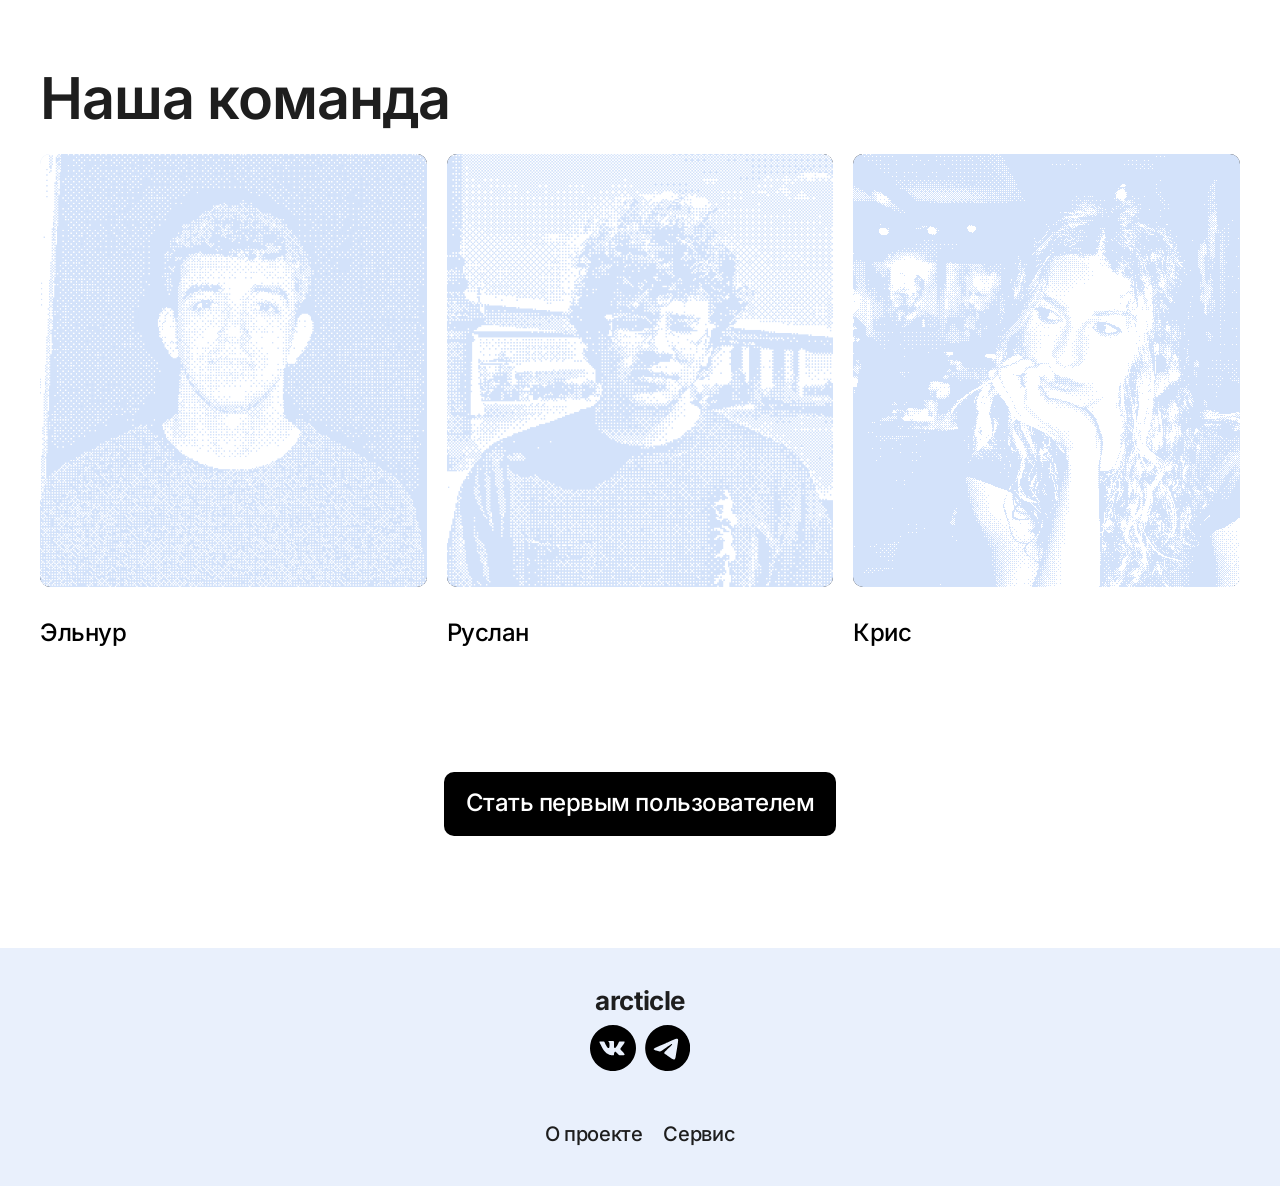
==== commit bbbcb912: "Fix footer spacing and text highlight; link social profiles" ====
--- a/index.html
+++ b/index.html
@@ -4,7 +4,9 @@
   <meta charset="utf-8">
   <meta name="viewport" content="width=device-width, initial-scale=1">
   <meta name="description" content="arcticle помогает исследовать сложный материал: находить нужные фрагменты и разбираться в них с опорой на исходный текст.">
-  <title>arcticle — о проекте</title>
+  <title>arcticle</title>
+  <link rel="icon" href="favicon.svg" type="image/svg+xml">
+  <link rel="alternate icon" href="favicon.ico" sizes="any">
   <link rel="preload" href="assets/fonts/Inter.ttf" as="font" type="font/ttf" crossorigin>
   <link rel="stylesheet" href="styles.css">
 </head>
@@ -15,8 +17,10 @@
       <a href="index.html" aria-current="page">О проекте</a>
       <a href="service.html">Сервис</a>
     </nav>
-    <!-- Адреса соцсетей можно добавить, обернув иконки в ссылки. -->
-    <img class="header-social" src="assets/images/social-header.svg" alt="ВКонтакте и Telegram" width="63" height="30">
+    <div class="social-links header-social">
+      <a href="https://vk.ru/club242594706" target="_blank" rel="noopener noreferrer" aria-label="arcticle во ВКонтакте"></a>
+      <a href="https://t.me/arcticleHSE" target="_blank" rel="noopener noreferrer" aria-label="arcticle в Telegram"></a>
+    </div>
   </header>
 
   <main>
@@ -135,8 +139,6 @@
           <li class="reading-second">
             <span class="step-number">02</span>
             <div class="reading-card reading-detail" aria-hidden="true">
-              <span class="detail-highlight detail-highlight-first"></span>
-              <span class="detail-highlight detail-highlight-second"></span>
               <div class="detail-mask">
                 <p class="sample-text">Рэлеевское рассеяние — взаимодействие света с частицами, размеры которых значительно меньше его длины волны. <span>Коротковолновое<br>излучение</span> рассеивается сильнее длинноволнового, поэтому дневное небо воспринимается преимущественно голубым. На закате солнечный свет проходит более длинный путь через атмосферу, и значительная часть коротковолнового излучения рассеивается за пределы прямого луча. В результате в свете, достигающем наблюдателя со стороны Солнца, преобладают красные и оранжевые оттенки.</p>
               </div>
@@ -179,7 +181,10 @@
 
   <footer class="site-footer">
     <a class="logo" href="index.html">arcticle</a>
-    <img src="assets/images/social-footer.svg" alt="ВКонтакте и Telegram" width="100.663" height="45.8333" loading="lazy">
+    <div class="social-links footer-social">
+      <a href="https://vk.ru/club242594706" target="_blank" rel="noopener noreferrer" aria-label="arcticle во ВКонтакте"></a>
+      <a href="https://t.me/arcticleHSE" target="_blank" rel="noopener noreferrer" aria-label="arcticle в Telegram"></a>
+    </div>
     <nav aria-label="Навигация в подвале">
       <a href="index.html" aria-current="page">О проекте</a>
       <a href="service.html">Сервис</a>
--- a/styles.css
+++ b/styles.css
@@ -16,7 +16,6 @@
 * { box-sizing: border-box; }
 body {
   margin: 0;
-  padding-bottom: 125px;
   background: #fff;
   color: var(--ink);
   font-family: Inter, Arial, sans-serif;
@@ -85,6 +84,9 @@
 .logo { font-size: 26px; font-weight: 700; line-height: 31px; }
 .header-nav { display: flex; gap: 20px; font-size: 16px; line-height: 1.2; letter-spacing: -0.02em; }
 .header-nav a:hover, .site-footer nav a:hover { text-decoration: underline; text-underline-offset: 4px; }
+.social-links { display: flex; gap: 3px; }
+.social-links a { display: block; width: 30px; height: 30px; background: url("assets/images/social-header.svg") left center / auto 100% no-repeat; }
+.social-links a:last-child { background-position: right center; }
 .header-social { margin-left: auto; }
 .hero { position: relative; height: 990px; overflow: hidden; }
 .hero-background { position: absolute; inset: 0; isolation: isolate; overflow: hidden; }
@@ -187,11 +189,9 @@
 .reading-arrow-start img { transform: translate(-50%, -50%) rotate(-90deg); }
 .reading-arrow-end { left: 50px; top: 348px; }
 .reading-arrow-end img { transform: translate(-50%, -50%) rotate(90deg); }
-.detail-highlight { position: absolute; left: 2px; height: 45px; background: var(--pink); }
-.detail-highlight-first { top: 116px; width: calc(100% - 4px); }
-.detail-highlight-second { top: 161px; width: 209px; }
 .detail-mask { mask-image: url("assets/images/reading-mask-detail.png"); }
 .detail-mask .sample-text { left: 4px; top: -20px; width: 857.408px; font-size: 40.86px; letter-spacing: -1.34px; line-height: 0.9139; }
+.detail-mask .sample-text > span { background: var(--pink); -webkit-box-decoration-break: clone; box-decoration-break: clone; }
 .reading-pointer { position: absolute; left: 168px; top: 182px; transform: rotate(-37.04deg); }
 .reading-deeper > p { position: absolute; z-index: 1; top: 74px; left: 0; width: 100%; color: #fff; font-size: 29.091px; line-height: 1.1; text-align: center; }
 .reading-deeper > p span { background: var(--blue); }
@@ -210,7 +210,8 @@
 .signup { margin-top: 125px; text-align: center; }
 .signup .button { min-width: 391px; min-height: 64px; }
 .site-footer { display: flex; align-items: center; flex-direction: column; height: 238px; margin-top: 112px; padding-top: 37px; background: #e9f0fc; }
-.site-footer > img { margin-top: 9px; }
+.footer-social { gap: 9px; margin-top: 9px; }
+.footer-social a { width: 45.8333px; height: 45.8333px; background-image: url("assets/images/social-footer.svg"); }
 .site-footer nav { display: flex; gap: 21px; margin-top: 51px; font-size: 20px; line-height: 24px; }
 
 /* Страница «В разработке» */
